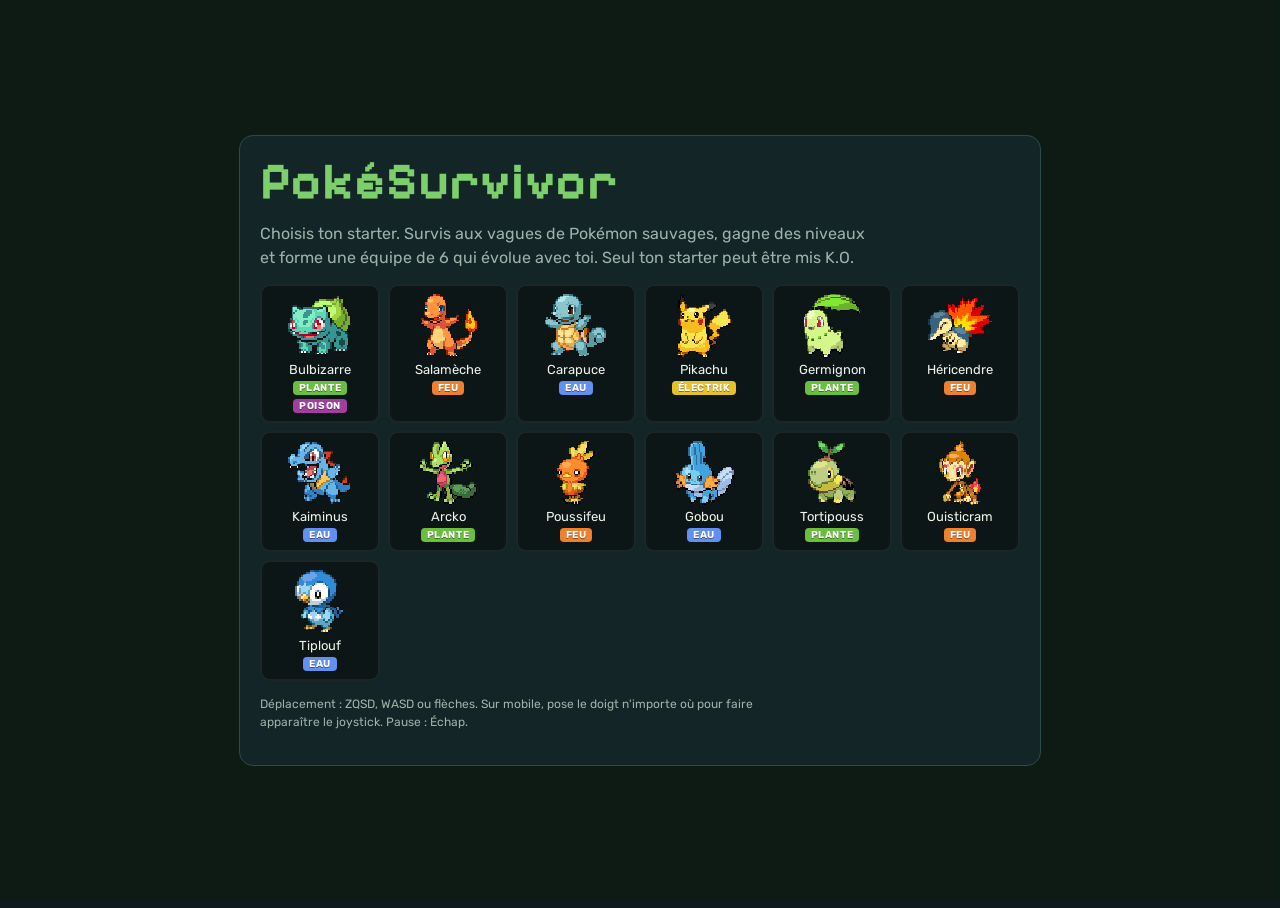
==== index.html @ fa9ecaa5 "Première version jouable : équipe de 6, XP partagée et évolutions Co-Authored-By: Claude Opus 5.5 (1" ====
<!doctype html>
<html lang="fr">
<head>
<meta charset="utf-8">
<meta name="viewport" content="width=device-width, initial-scale=1, viewport-fit=cover">
<title>PokéSurvivor de Nika</title>
<meta name="claude:viewport-fit-sides" content="cover">
<link rel="preconnect" href="https://fonts.googleapis.com">
<link rel="stylesheet" href="https://fonts.googleapis.com/css2?family=Pixelify+Sans:wght@500;700&family=Rubik:wght@400;500;700&display=swap">
<style>
/* Layout: plein écran, canvas de jeu dessous, HUD et menus en surimpression. Look unique "nuit dans les hautes herbes". */
:root{
  --night:#0f1a1c;      /* fond des panneaux */
  --panel:#162629ee;
  --line:#2c4a4c;
  --ink:#eef4ea;        /* texte */
  --muted:#9db3a9;
  --leaf:#7ccf6a;       /* accent : herbe */
  --spark:#ffd75e;      /* or : niveaux, super efficace */
  --hp:#ff6b5e;
  --display:"Pixelify Sans", "Courier New", monospace;
  --body:"Rubik", system-ui, -apple-system, "Segoe UI", sans-serif;
  color-scheme:dark;
}
[hidden]{display:none!important;}
html,body{height:100%;}
body{background:var(--night);color:var(--ink);font-family:var(--body);overflow:hidden;touch-action:none;user-select:none;-webkit-user-select:none;}
#game{position:fixed;inset:0;width:100%;height:100%;display:block;background:#2f5a35;}
.hud{position:fixed;left:0;right:0;top:0;padding-top:calc(8px + env(safe-area-inset-top,0px));padding-left:max(12px, env(safe-area-inset-left,0px));padding-right:max(12px, env(safe-area-inset-right,0px));display:flex;flex-direction:column;gap:6px;pointer-events:none;}
.hud-row{display:flex;align-items:center;gap:10px;}
.xpbar{flex:1;height:10px;border-radius:5px;background:#0009;border:1px solid #fff3;overflow:hidden;}
.xpbar i{display:block;height:100%;width:0;background:linear-gradient(90deg,#8fd3ff,#c9f0ff);}
.chip{font-family:var(--display);font-size:16px;background:#000a;border:1px solid #fff2;padding:3px 8px;border-radius:6px;font-variant-numeric:tabular-nums;white-space:nowrap;}
.chip.lv{color:var(--spark);}
#pauseBtn{pointer-events:auto;font-family:var(--display);font-size:16px;color:var(--ink);background:#000a;border:1px solid #fff3;border-radius:6px;padding:3px 10px;cursor:pointer;}
.team{position:fixed;left:0;bottom:0;padding-bottom:calc(8px + env(safe-area-inset-bottom,0px));padding-left:max(10px, env(safe-area-inset-left,0px));padding-right:max(10px, env(safe-area-inset-right,0px));display:flex;gap:6px;flex-wrap:wrap;pointer-events:none;max-width:100%;}
.slot{width:112px;background:#000b;border:1px solid #fff2;border-radius:8px;padding:4px 6px;display:grid;grid-template-columns:34px 1fr;gap:0 6px;align-items:center;}
.slot canvas{width:34px;height:34px;grid-row:span 3;image-rendering:pixelated;}
.slot b{font-size:11px;white-space:nowrap;overflow:hidden;text-overflow:ellipsis;}
.slot small{font-size:10px;color:var(--muted);white-space:nowrap;overflow:hidden;text-overflow:ellipsis;}
.slot .bar{height:4px;background:#fff2;border-radius:2px;overflow:hidden;}
.slot .bar i{display:block;height:100%;background:var(--spark);}
.slot.empty{opacity:.35;display:flex;justify-content:center;height:44px;font-size:11px;color:var(--muted);}
@media (max-width:640px){.slot{width:auto;grid-template-columns:28px;padding:3px}.slot b,.slot small{display:none}.slot canvas{width:28px;height:28px;grid-row:auto}.slot.empty{width:36px;height:36px}}
.overlay{position:fixed;inset:0;display:flex;align-items:center;justify-content:center;background:#050c0dcc;padding-block:calc(16px + env(safe-area-inset-top,0px)) calc(16px + env(safe-area-inset-bottom,0px));padding-left:max(16px, env(safe-area-inset-left,0px));padding-right:max(16px, env(safe-area-inset-right,0px));overflow-y:auto;}
.box{background:var(--panel);border:1px solid var(--line);border-radius:14px;padding:20px;max-width:760px;width:100%;display:flex;flex-direction:column;gap:14px;margin:auto;}
h1,h2{font-family:var(--display);font-weight:700;margin:0;text-wrap:balance;letter-spacing:.02em;}
h1{font-size:clamp(30px,7vw,52px);color:var(--leaf);line-height:1;}
h2{font-size:24px;}
p{margin:0;color:var(--muted);line-height:1.5;max-width:62ch;}
.grid{display:grid;grid-template-columns:repeat(auto-fill,minmax(104px,1fr));gap:8px;}
.pick{background:#0006;border:2px solid #fff1;border-radius:10px;color:var(--ink);padding:8px 4px;cursor:pointer;display:flex;flex-direction:column;align-items:center;gap:4px;font:inherit;font-size:13px;}
.pick:hover,.pick:focus-visible{border-color:var(--leaf);outline:none;background:#1d3a2a;}
.pick canvas{width:64px;height:64px;image-rendering:pixelated;}
.types{display:flex;gap:4px;flex-wrap:wrap;justify-content:center;}
.type{font-size:10px;text-transform:uppercase;letter-spacing:.06em;padding:1px 6px;border-radius:4px;color:#fff;font-weight:700;text-shadow:0 1px 0 #0006;}
.cards{display:grid;grid-template-columns:repeat(auto-fit,minmax(200px,1fr));gap:10px;}
.card{background:#0c1617;border:2px solid var(--line);border-radius:12px;padding:12px;color:var(--ink);font:inherit;text-align:left;cursor:pointer;display:grid;grid-template-columns:56px 1fr;gap:4px 10px;align-items:center;}
.card:hover,.card:focus-visible{border-color:var(--spark);outline:none;transform:translateY(-2px);}
.card canvas{width:56px;height:56px;grid-row:span 3;image-rendering:pixelated;}
.card .k{font-size:10px;letter-spacing:.1em;text-transform:uppercase;color:var(--spark);font-weight:700;}
.card .k.new{color:var(--leaf);}
.card strong{font-size:16px;}
.card span.d{font-size:12px;color:var(--muted);line-height:1.35;}
.card kbd{font-family:var(--display);font-size:12px;color:var(--muted);}
.btn{font-family:var(--display);font-size:20px;background:var(--leaf);color:#0b1a0e;border:0;border-radius:10px;padding:10px 18px;cursor:pointer;align-self:flex-start;}
.btn.ghost{background:transparent;color:var(--ink);border:1px solid var(--line);}
.btn:focus-visible{outline:3px solid var(--spark);}
.row{display:flex;gap:10px;flex-wrap:wrap;align-items:center;}
.stats{display:flex;gap:18px;flex-wrap:wrap;font-family:var(--display);font-size:20px;font-variant-numeric:tabular-nums;}
.stats span{color:var(--muted);font-family:var(--body);font-size:12px;display:block;letter-spacing:.08em;text-transform:uppercase;}
.help{font-size:12px;color:var(--muted);}
.banner{position:fixed;left:50%;top:22%;transform:translateX(-50%);font-family:var(--display);font-size:clamp(18px,4vw,28px);background:#000c;border:1px solid var(--spark);color:var(--ink);padding:8px 16px;border-radius:10px;pointer-events:none;text-align:center;max-width:90vw;transition:opacity .4s;}
.banner em{color:var(--spark);font-style:normal;}
@media (prefers-reduced-motion:reduce){.card:hover{transform:none}}
</style>
</head>
<body>

<canvas id="game"></canvas>
<div class="hud" id="hud" hidden>
  <div class="hud-row">
    <span class="chip lv" id="tLv">Nv. 1</span>
    <div class="xpbar"><i id="tXp"></i></div>
    <span class="chip" id="time">00:00</span>
    <span class="chip" id="kills">0 K.O.</span>
    <button id="pauseBtn" type="button">II</button>
  </div>
</div>
<div class="team" id="team" hidden></div>
<div class="banner" id="banner" hidden></div>

<div class="overlay" id="startScreen">
  <div class="box">
    <h1>PokéSurvivor</h1>
    <p>Choisis ton starter. Survis aux vagues de Pokémon sauvages, gagne des niveaux et forme une équipe de 6 qui évolue avec toi. Seul ton starter peut être mis K.O.</p>
    <div class="grid" id="starters"></div>
    <p class="help">Déplacement : ZQSD, WASD ou flèches. Sur mobile, pose le doigt n'importe où pour faire apparaître le joystick. Pause : Échap.</p>
    <p class="help" id="best"></p>
  </div>
</div>

<div class="overlay" id="levelScreen" hidden>
  <div class="box">
    <h2 id="levelTitle">Niveau supérieur !</h2>
    <div class="cards" id="cards"></div>
  </div>
</div>

<div class="overlay" id="pauseScreen" hidden>
  <div class="box">
    <h2>Pause</h2>
    <div class="cards" id="pauseTeam"></div>
    <div class="row"><button class="btn" id="resumeBtn" type="button">Reprendre</button><button class="btn ghost" id="quitBtn" type="button">Abandonner</button></div>
  </div>
</div>

<div class="overlay" id="overScreen" hidden>
  <div class="box">
    <h2 id="overTitle">Ton starter est K.O.</h2>
    <div class="stats" id="overStats"></div>
    <div class="cards" id="overTeam"></div>
    <div class="row"><button class="btn" id="againBtn" type="button">Rejouer</button></div>
  </div>
</div>
<script src="data.js"></script>
<script src="game.js"></script>
</body>
</html>
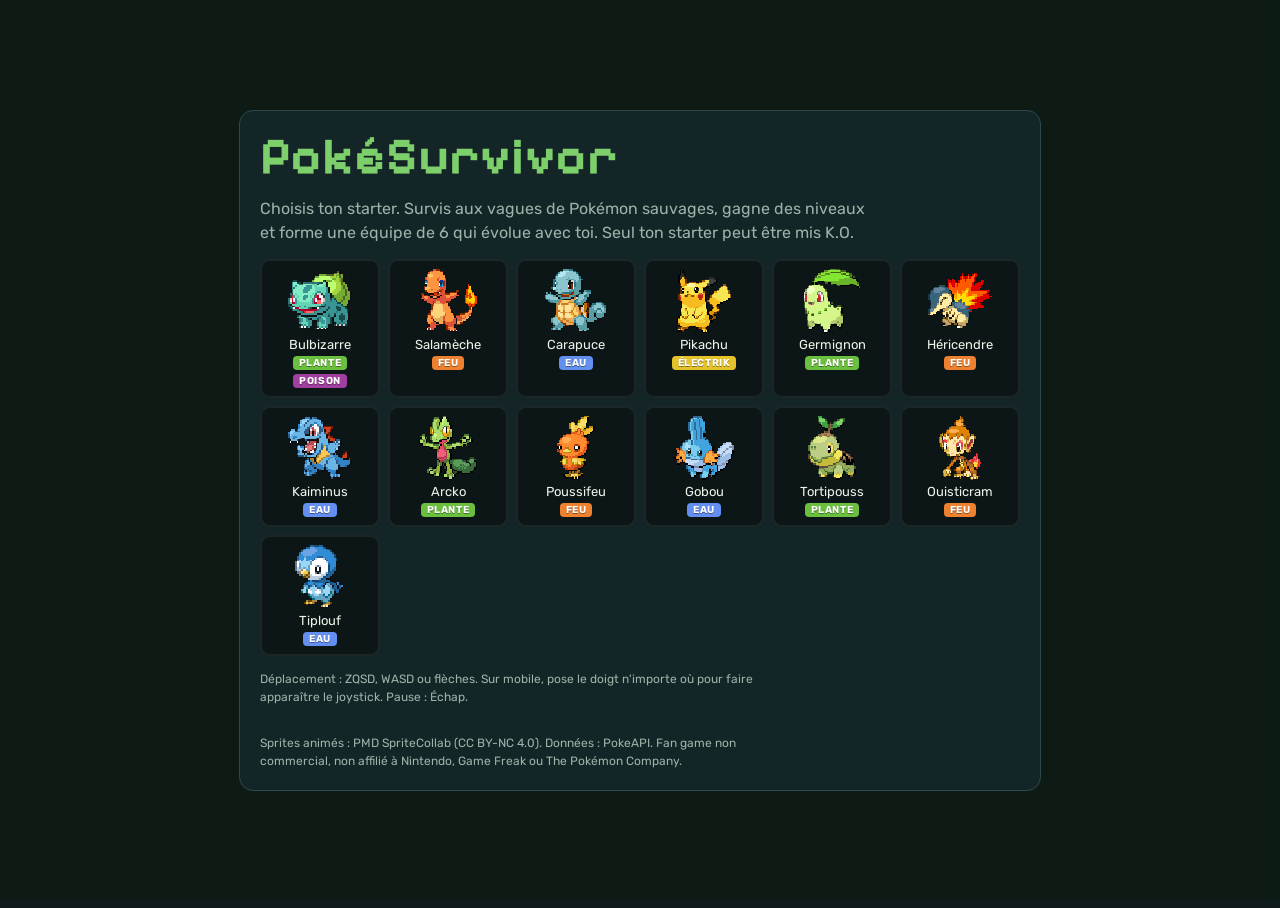
==== commit 69f71a24: "Sprites animés PMD SpriteCollab comme dans PokéSurvivor Co-Authored-By: Claude Opus 5.5 (1M context)" ====
--- a/index.html
+++ b/index.html
@@ -97,6 +97,7 @@
     <div class="grid" id="starters"></div>
     <p class="help">Déplacement : ZQSD, WASD ou flèches. Sur mobile, pose le doigt n'importe où pour faire apparaître le joystick. Pause : Échap.</p>
     <p class="help" id="best"></p>
+    <p class="help">Sprites animés : PMD SpriteCollab (CC BY-NC 4.0). Données : PokeAPI. Fan game non commercial, non affilié à Nintendo, Game Freak ou The Pokémon Company.</p>
   </div>
 </div>
 
@@ -124,6 +125,7 @@
   </div>
 </div>
 <script src="data.js"></script>
+<script src="anim.js"></script>
 <script src="game.js"></script>
 </body>
 </html>
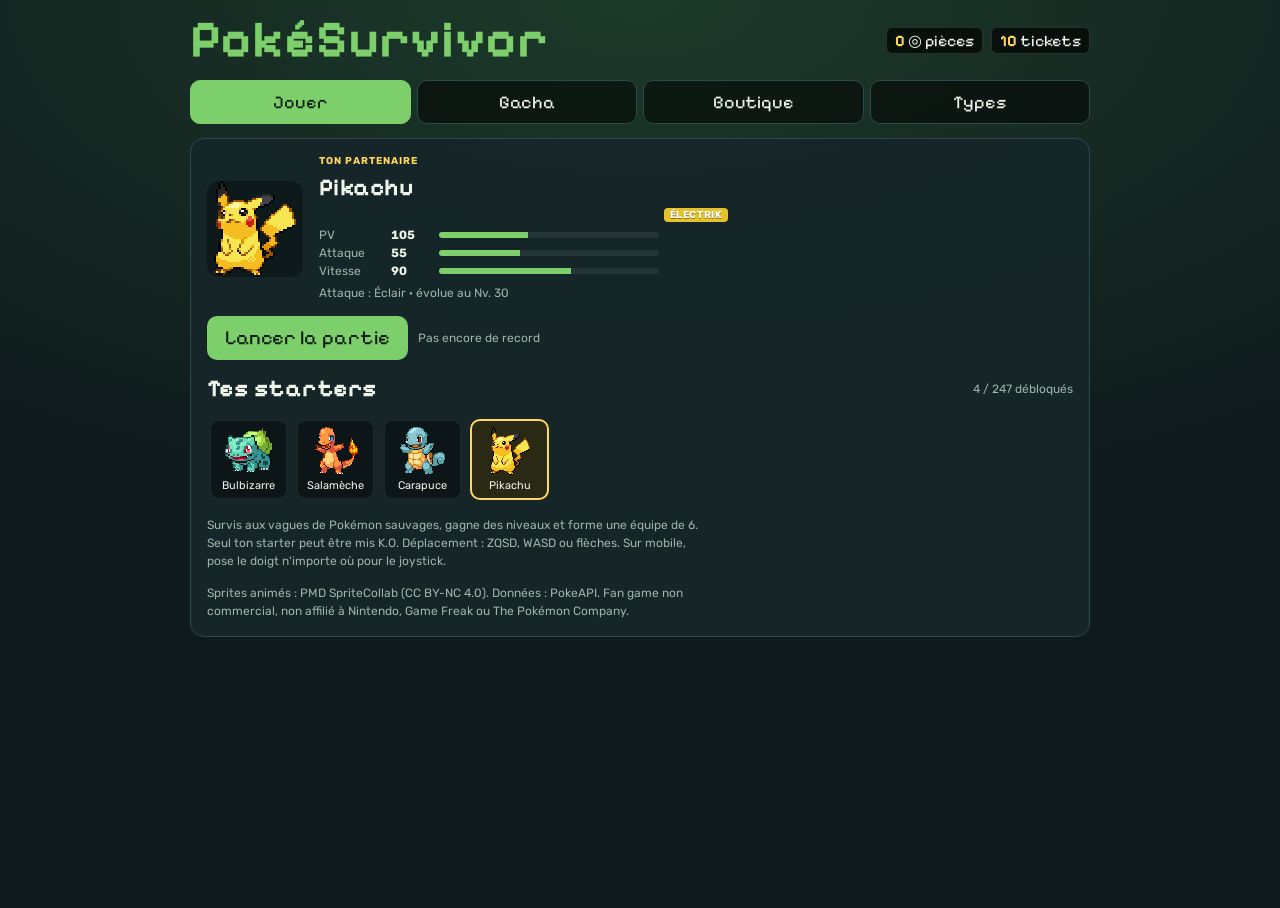
==== commit 884d1771: "Map par biomes, menu, boutique globale, gacha de starters et table des types Co-Authored-By: Claude " ====
--- a/index.html
+++ b/index.html
@@ -57,7 +57,9 @@
 .cards{display:grid;grid-template-columns:repeat(auto-fit,minmax(200px,1fr));gap:10px;}
 .card{background:#0c1617;border:2px solid var(--line);border-radius:12px;padding:12px;color:var(--ink);font:inherit;text-align:left;cursor:pointer;display:grid;grid-template-columns:56px 1fr;gap:4px 10px;align-items:center;}
 .card:hover,.card:focus-visible{border-color:var(--spark);outline:none;transform:translateY(-2px);}
-.card canvas{width:56px;height:56px;grid-row:span 3;image-rendering:pixelated;}
+.card canvas{width:56px;height:56px;grid-row:span 4;image-rendering:pixelated;align-self:start;}
+.card > :not(canvas){grid-column:2;}
+.card .types{justify-content:flex-start;}
 .card .k{font-size:10px;letter-spacing:.1em;text-transform:uppercase;color:var(--spark);font-weight:700;}
 .card .k.new{color:var(--leaf);}
 .card strong{font-size:16px;}
@@ -72,6 +74,63 @@
 .help{font-size:12px;color:var(--muted);}
 .banner{position:fixed;left:50%;top:22%;transform:translateX(-50%);font-family:var(--display);font-size:clamp(18px,4vw,28px);background:#000c;border:1px solid var(--spark);color:var(--ink);padding:8px 16px;border-radius:10px;pointer-events:none;text-align:center;max-width:90vw;transition:opacity .4s;}
 .banner em{color:var(--spark);font-style:normal;}
+
+/* Menu principal */
+.menu{position:fixed;inset:0;overflow-y:auto;background:radial-gradient(120% 80% at 50% 0%,#1d3a2a 0%,var(--night) 70%);padding-block:calc(14px + env(safe-area-inset-top,0px)) calc(20px + env(safe-area-inset-bottom,0px));padding-left:max(16px, env(safe-area-inset-left,0px));padding-right:max(16px, env(safe-area-inset-right,0px));}
+.menu-in{max-width:900px;margin:0 auto;display:flex;flex-direction:column;gap:14px;}
+.menu-top{display:flex;align-items:center;gap:12px;flex-wrap:wrap;justify-content:space-between;}
+.wallet{display:flex;gap:8px;}
+.wallet .chip b{color:var(--spark);font-weight:700;}
+.nav{display:grid;grid-template-columns:repeat(4,1fr);gap:6px;}
+.nav button{font-family:var(--display);font-size:18px;color:var(--ink);background:#0008;border:1px solid var(--line);border-radius:10px;padding:10px 4px;cursor:pointer;}
+.nav button[aria-current="page"]{background:var(--leaf);color:#0b1a0e;border-color:var(--leaf);}
+.nav button:focus-visible{outline:3px solid var(--spark);}
+.panel{background:var(--panel);border:1px solid var(--line);border-radius:14px;padding:16px;display:flex;flex-direction:column;gap:14px;}
+.starter-detail{display:flex;gap:16px;align-items:center;flex-wrap:wrap;}
+.starter-detail canvas{width:96px;height:96px;image-rendering:pixelated;background:#0005;border-radius:12px;}
+.sd-info{flex:1;min-width:200px;display:flex;flex-direction:column;gap:6px;}
+.k{font-size:10px;letter-spacing:.1em;text-transform:uppercase;color:var(--spark);font-weight:700;}
+.stats-bars{display:flex;flex-direction:column;gap:4px;max-width:340px;}
+.stat{display:grid;grid-template-columns:64px 40px 1fr;align-items:center;gap:8px;font-size:12px;color:var(--muted);font-variant-numeric:tabular-nums;}
+.stat b{color:var(--ink);}
+.stat i{height:6px;background:#fff1;border-radius:3px;overflow:hidden;display:block;}
+.stat u{display:block;height:100%;background:var(--leaf);}
+.grid.sm{grid-template-columns:repeat(auto-fill,minmax(78px,1fr));max-height:300px;overflow-y:auto;padding:2px;}
+.pick.sm{font-size:11px;padding:6px 2px;}
+.pick.sm canvas{width:48px;height:48px;}
+.pick.on{border-color:var(--spark);background:#2a2a14;}
+.pick span{max-width:100%;overflow:hidden;text-overflow:ellipsis;white-space:nowrap;}
+.btn.sm{font-size:16px;padding:8px 12px;white-space:nowrap;}
+.btn:disabled{opacity:.4;cursor:not-allowed;}
+.gacha-machine{display:flex;flex-direction:column;align-items:center;gap:12px;background:linear-gradient(#c8384a,#8e1f31);border-radius:18px;padding:16px;border:3px solid #ffffff22;}
+.gacha-machine h2{color:#fff;}
+.gacha-result{min-height:120px;width:100%;display:flex;flex-wrap:wrap;gap:8px;justify-content:center;align-items:center;background:#0008;border-radius:12px;padding:10px;}
+.gacha-result .spin{width:96px;height:96px;image-rendering:pixelated;}
+.gcard{background:#0c1617;border:2px solid;border-radius:10px;padding:8px;display:flex;flex-direction:column;align-items:center;gap:2px;width:112px;text-align:center;}
+.gcard canvas{width:64px;height:64px;image-rendering:pixelated;}
+.gcard strong{font-size:13px;}
+.gcard .d{font-size:11px;color:var(--muted);}
+.odds{display:flex;gap:12px;flex-wrap:wrap;justify-content:center;font-size:12px;font-weight:700;}
+.shop-row{display:flex;align-items:center;gap:12px;padding:10px 0;border-bottom:1px solid var(--line);}
+.shop-row:last-child{border-bottom:0;}
+.sr-txt{flex:1;min-width:0;display:flex;flex-direction:column;gap:4px;}
+.sr-txt .d{font-size:12px;color:var(--muted);}
+.pips{display:flex;gap:3px;}
+.pips i{width:14px;height:6px;border-radius:2px;background:#fff2;}
+.pips i.on{background:var(--spark);}
+.type-pick{display:flex;flex-wrap:wrap;gap:6px;}
+.tbtn{border:2px solid transparent;cursor:pointer;font-size:12px;padding:4px 8px;font-family:var(--body);}
+.tbtn.on{border-color:#fff;box-shadow:0 0 0 2px #0008;}
+.types.inline{display:inline-flex;vertical-align:middle;}
+.tgroup h3{font-family:var(--display);font-size:18px;margin:0 0 6px;}
+.tgroup h3 small{font-family:var(--body);font-size:12px;color:var(--muted);}
+.tgroup h3.good{color:var(--leaf);}
+.tgroup h3.bad{color:var(--hp);}
+.dex{display:flex;flex-wrap:wrap;gap:2px;}
+.dex canvas{width:36px;height:36px;image-rendering:pixelated;background:#0004;border-radius:6px;}
+.cov{display:flex;flex-wrap:wrap;gap:6px;align-items:center;font-size:13px;padding:4px 0;}
+.cov .d{font-size:11px;color:var(--muted);}
+#runStats{font-size:16px;}
 @media (prefers-reduced-motion:reduce){.card:hover{transform:none}}
 </style>
 </head>
@@ -84,20 +143,59 @@
     <div class="xpbar"><i id="tXp"></i></div>
     <span class="chip" id="time">00:00</span>
     <span class="chip" id="kills">0 K.O.</span>
+    <span class="chip" id="coinsHud">0 ◎</span>
     <button id="pauseBtn" type="button">II</button>
   </div>
+  <div class="hud-row"><span class="chip" id="biome">Prairie</span></div>
 </div>
 <div class="team" id="team" hidden></div>
 <div class="banner" id="banner" hidden></div>
 
-<div class="overlay" id="startScreen">
-  <div class="box">
-    <h1>PokéSurvivor</h1>
-    <p>Choisis ton starter. Survis aux vagues de Pokémon sauvages, gagne des niveaux et forme une équipe de 6 qui évolue avec toi. Seul ton starter peut être mis K.O.</p>
-    <div class="grid" id="starters"></div>
-    <p class="help">Déplacement : ZQSD, WASD ou flèches. Sur mobile, pose le doigt n'importe où pour faire apparaître le joystick. Pause : Échap.</p>
-    <p class="help" id="best"></p>
-    <p class="help">Sprites animés : PMD SpriteCollab (CC BY-NC 4.0). Données : PokeAPI. Fan game non commercial, non affilié à Nintendo, Game Freak ou The Pokémon Company.</p>
+<div class="menu" id="menu" hidden>
+  <div class="menu-in">
+    <div class="menu-top">
+      <h1>PokéSurvivor</h1>
+      <div class="wallet"><span class="chip"><b class="wallet-coins">0</b> ◎ pièces</span><span class="chip"><b class="wallet-tickets">0</b> tickets</span></div>
+    </div>
+    <nav class="nav">
+      <button type="button" id="nav-play">Jouer</button>
+      <button type="button" id="nav-gacha">Gacha</button>
+      <button type="button" id="nav-shop">Boutique</button>
+      <button type="button" id="nav-types">Types</button>
+    </nav>
+
+    <section class="panel" id="tab-play">
+      <div class="starter-detail" id="starterDetail"></div>
+      <div class="row"><button class="btn" id="launchBtn" type="button">Lancer la partie</button><span class="help" id="bestMenu"></span></div>
+      <div class="row" style="justify-content:space-between"><h2>Tes starters</h2><span class="help" id="starterCount"></span></div>
+      <div class="grid sm" id="starterGrid"></div>
+      <p class="help">Survis aux vagues de Pokémon sauvages, gagne des niveaux et forme une équipe de 6. Seul ton starter peut être mis K.O. Déplacement : ZQSD, WASD ou flèches. Sur mobile, pose le doigt n'importe où pour le joystick.</p>
+      <p class="help">Sprites animés : PMD SpriteCollab (CC BY-NC 4.0). Données : PokeAPI. Fan game non commercial, non affilié à Nintendo, Game Freak ou The Pokémon Company.</p>
+    </section>
+
+    <section class="panel" id="tab-gacha" hidden>
+      <div class="gacha-machine">
+        <h2>Gacha des starters</h2>
+        <div class="gacha-result" id="gachaResult"><p style="color:#fff">Chaque tirage débloque un Pokémon de base des générations 1 à 4 comme starter.</p></div>
+        <div class="row" style="justify-content:center"><button class="btn" id="pull1" type="button">Tirer ×1</button><button class="btn" id="pull10" type="button">Tirer ×10</button><button class="btn ghost" id="buy1" type="button">Acheter un ticket (120 ◎)</button></div>
+        <div class="odds" id="odds"></div>
+      </div>
+      <p class="help">Les tickets tombent parfois des Pokémon sauvages, et chaque légendaire vaincu en donne 10. Un doublon rapporte des pièces.</p>
+    </section>
+
+    <section class="panel" id="tab-shop" hidden>
+      <h2>Boutique</h2>
+      <p class="help">Améliorations permanentes pour toute l'équipe, payées avec les pièces gagnées en partie.</p>
+      <div id="shopList"></div>
+    </section>
+
+    <section class="panel" id="tab-types" hidden>
+      <h2>Table des types</h2>
+      <p class="help">Choisis le type de l'attaque pour voir comment elle touche chaque Pokémon sauvage.</p>
+      <div class="type-pick" id="typePick"></div>
+      <div id="typeSummary"></div>
+      <div id="typeGroups"></div>
+    </section>
   </div>
 </div>
 
@@ -105,13 +203,18 @@
   <div class="box">
     <h2 id="levelTitle">Niveau supérieur !</h2>
     <div class="cards" id="cards"></div>
+    <button class="btn ghost sm" id="rerollBtn" type="button" hidden>Relancer</button>
   </div>
 </div>
 
 <div class="overlay" id="pauseScreen" hidden>
   <div class="box">
     <h2>Pause</h2>
+    <div class="stats" id="runStats"></div>
+    <p class="help" id="runItems"></p>
     <div class="cards" id="pauseTeam"></div>
+    <h2>Ton équipe contre les types</h2>
+    <div id="pauseTypes"></div>
     <div class="row"><button class="btn" id="resumeBtn" type="button">Reprendre</button><button class="btn ghost" id="quitBtn" type="button">Abandonner</button></div>
   </div>
 </div>
@@ -121,11 +224,13 @@
     <h2 id="overTitle">Ton starter est K.O.</h2>
     <div class="stats" id="overStats"></div>
     <div class="cards" id="overTeam"></div>
-    <div class="row"><button class="btn" id="againBtn" type="button">Rejouer</button></div>
+    <div class="row"><button class="btn" id="againBtn" type="button">Retour au menu</button></div>
   </div>
 </div>
 <script src="data.js"></script>
 <script src="anim.js"></script>
 <script src="game.js"></script>
+<script src="world.js"></script>
+<script src="meta.js"></script>
 </body>
 </html>
